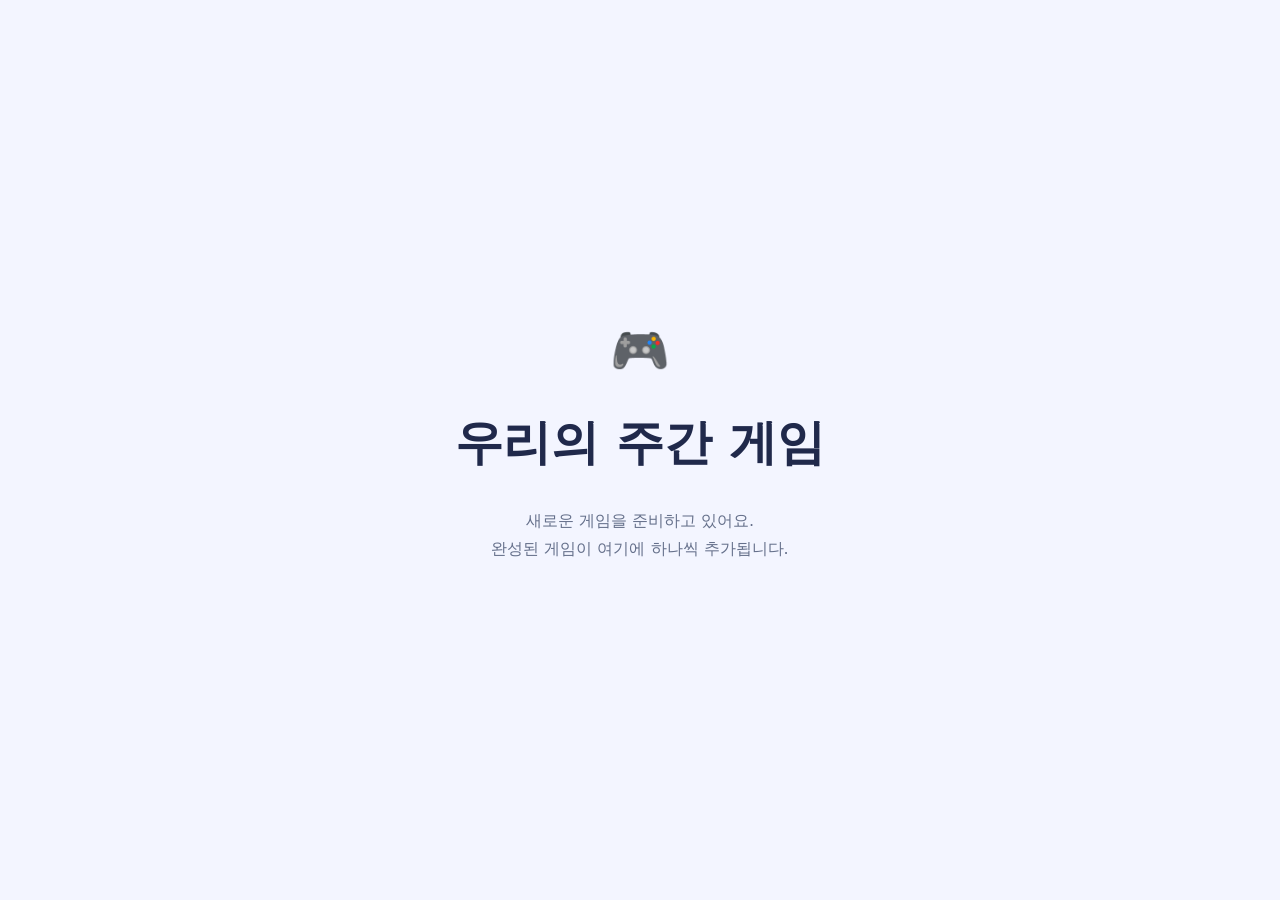
==== index.html @ 9fdcd5c7 "Initialize weekly games home" ====
<!doctype html>
<html lang="ko"><head><meta charset="utf-8"><meta name="viewport" content="width=device-width,initial-scale=1"><title>우리의 주간 게임</title><style>body{margin:0;min-height:100vh;display:grid;place-items:center;background:#f3f5ff;color:#20294b;font-family:system-ui,sans-serif;text-align:center}main{padding:2rem}h1{font-size:clamp(2rem,6vw,3rem)}p{color:#65708b;line-height:1.7}</style></head><body><main><div style="font-size:3rem">🎮</div><h1>우리의 주간 게임</h1><p>새로운 게임을 준비하고 있어요.<br>완성된 게임이 여기에 하나씩 추가됩니다.</p></main></body></html>
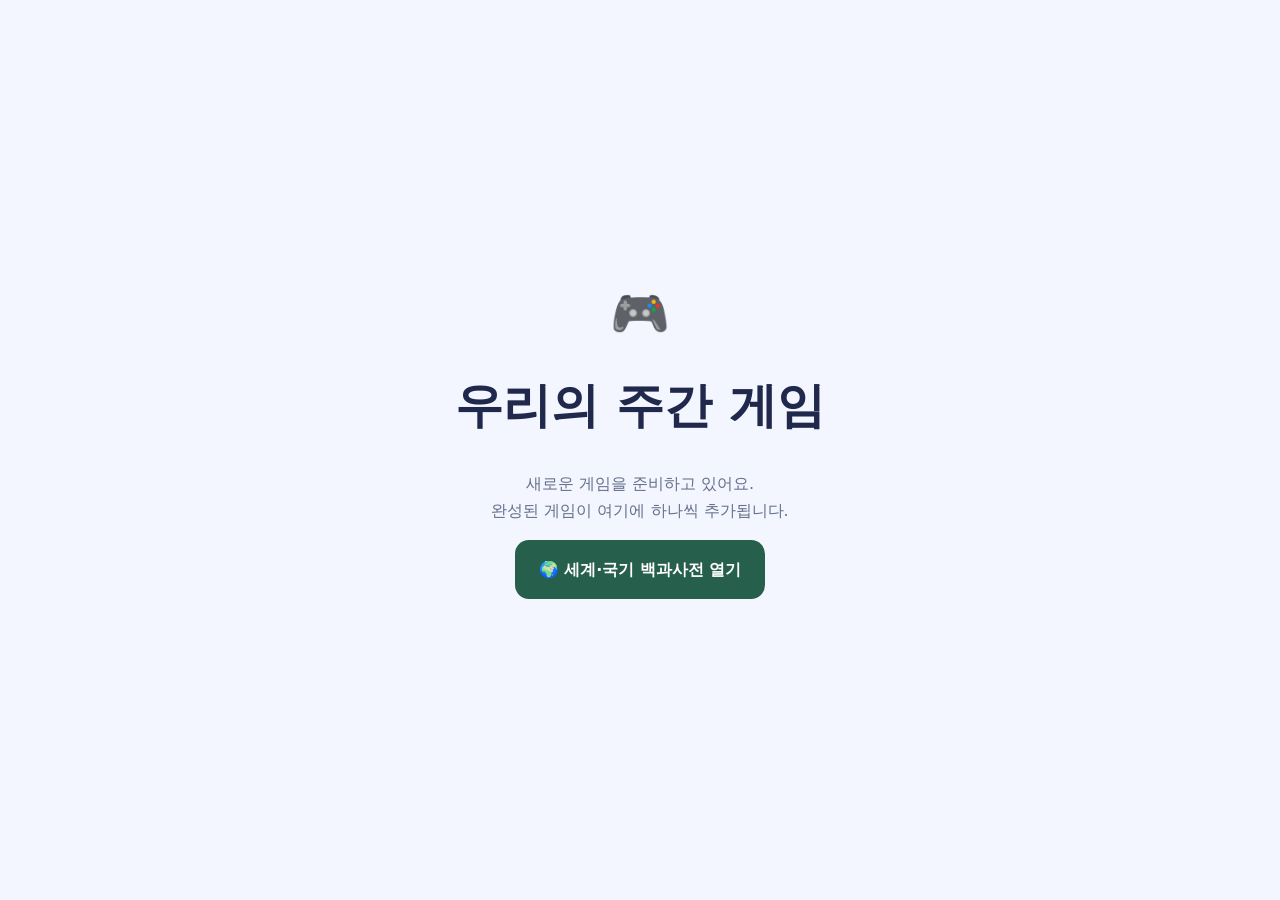
==== commit 71544830: "Add world-atlas: interactive world map and 250 flags encyclopedia" ====
--- a/index.html
+++ b/index.html
@@ -1,2 +1,2 @@
 <!doctype html>
-<html lang="ko"><head><meta charset="utf-8"><meta name="viewport" content="width=device-width,initial-scale=1"><title>우리의 주간 게임</title><style>body{margin:0;min-height:100vh;display:grid;place-items:center;background:#f3f5ff;color:#20294b;font-family:system-ui,sans-serif;text-align:center}main{padding:2rem}h1{font-size:clamp(2rem,6vw,3rem)}p{color:#65708b;line-height:1.7}</style></head><body><main><div style="font-size:3rem">🎮</div><h1>우리의 주간 게임</h1><p>새로운 게임을 준비하고 있어요.<br>완성된 게임이 여기에 하나씩 추가됩니다.</p></main></body></html>
+<html lang="ko"><head><meta charset="utf-8"><meta name="viewport" content="width=device-width,initial-scale=1"><title>우리의 주간 게임</title><style>body{margin:0;min-height:100vh;display:grid;place-items:center;background:#f3f5ff;color:#20294b;font-family:system-ui,sans-serif;text-align:center}main{padding:2rem}h1{font-size:clamp(2rem,6vw,3rem)}p{color:#65708b;line-height:1.7}</style></head><body><main><div style="font-size:3rem">🎮</div><h1>우리의 주간 게임</h1><p>새로운 게임을 준비하고 있어요.<br>완성된 게임이 여기에 하나씩 추가됩니다.</p><p><a href="./world-atlas/" style="display:inline-block;padding:16px 24px;border-radius:14px;background:#275f4d;color:white;text-decoration:none;font-weight:700">🌍 세계·국기 백과사전 열기</a></p></main></body></html>
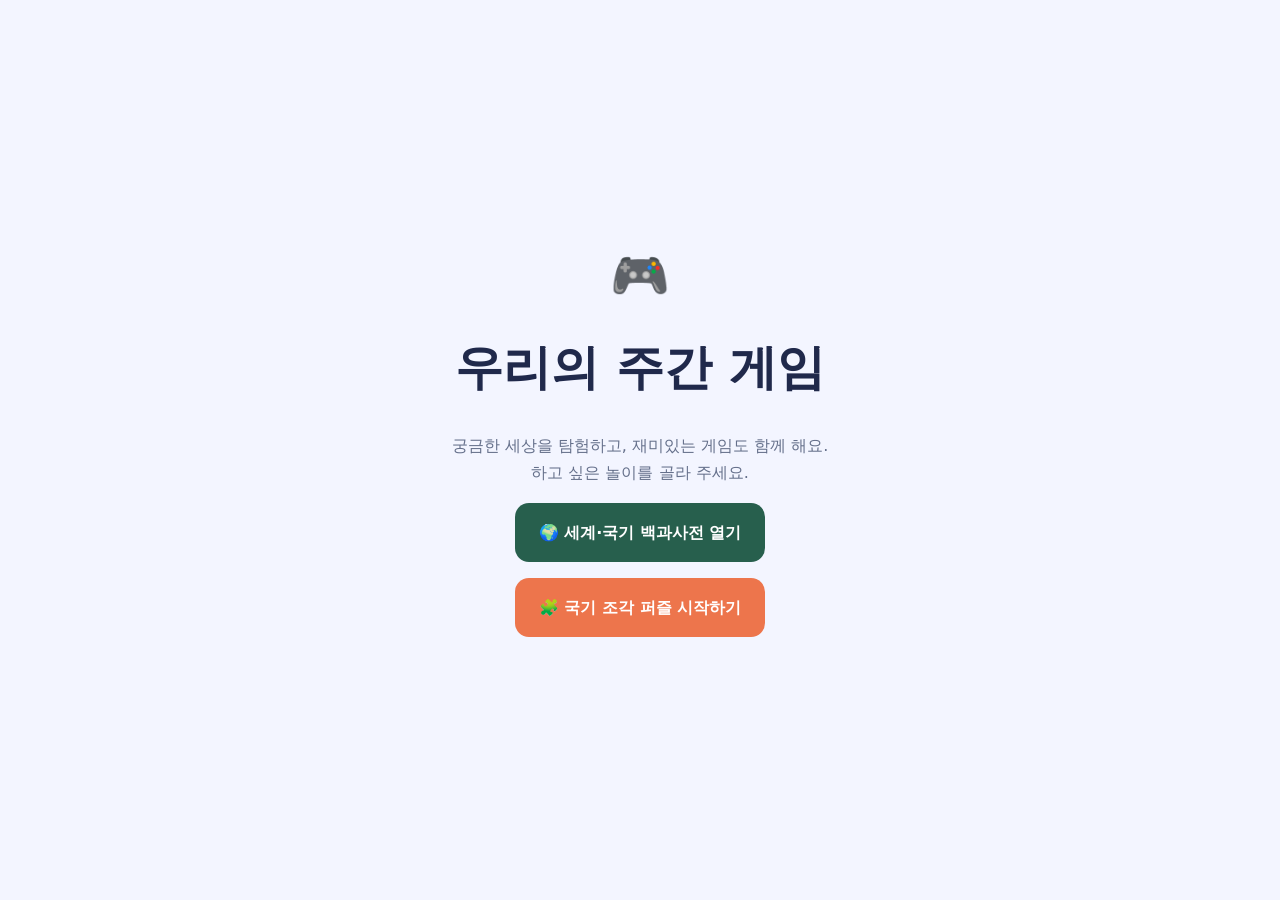
==== commit 84f45323: "Add flag-puzzle with 195 flags, drag and tap controls, and completion stamps" ====
--- a/index.html
+++ b/index.html
@@ -1,2 +1,2 @@
 <!doctype html>
-<html lang="ko"><head><meta charset="utf-8"><meta name="viewport" content="width=device-width,initial-scale=1"><title>우리의 주간 게임</title><style>body{margin:0;min-height:100vh;display:grid;place-items:center;background:#f3f5ff;color:#20294b;font-family:system-ui,sans-serif;text-align:center}main{padding:2rem}h1{font-size:clamp(2rem,6vw,3rem)}p{color:#65708b;line-height:1.7}</style></head><body><main><div style="font-size:3rem">🎮</div><h1>우리의 주간 게임</h1><p>새로운 게임을 준비하고 있어요.<br>완성된 게임이 여기에 하나씩 추가됩니다.</p><p><a href="./world-atlas/" style="display:inline-block;padding:16px 24px;border-radius:14px;background:#275f4d;color:white;text-decoration:none;font-weight:700">🌍 세계·국기 백과사전 열기</a></p></main></body></html>
+<html lang="ko"><head><meta charset="utf-8"><meta name="viewport" content="width=device-width,initial-scale=1"><title>우리의 주간 게임</title><style>body{margin:0;min-height:100vh;display:grid;place-items:center;background:#f3f5ff;color:#20294b;font-family:system-ui,sans-serif;text-align:center}main{padding:2rem}h1{font-size:clamp(2rem,6vw,3rem)}p{color:#65708b;line-height:1.7}</style></head><body><main><div style="font-size:3rem">🎮</div><h1>우리의 주간 게임</h1><p>궁금한 세상을 탐험하고, 재미있는 게임도 함께 해요.<br>하고 싶은 놀이를 골라 주세요.</p><p><a href="./world-atlas/" style="display:inline-block;padding:16px 24px;border-radius:14px;background:#275f4d;color:white;text-decoration:none;font-weight:700">🌍 세계·국기 백과사전 열기</a></p><p><a href="./flag-puzzle/" style="display:inline-block;padding:16px 24px;border-radius:14px;background:#ed754c;color:white;text-decoration:none;font-weight:700">🧩 국기 조각 퍼즐 시작하기</a></p></main></body></html>
